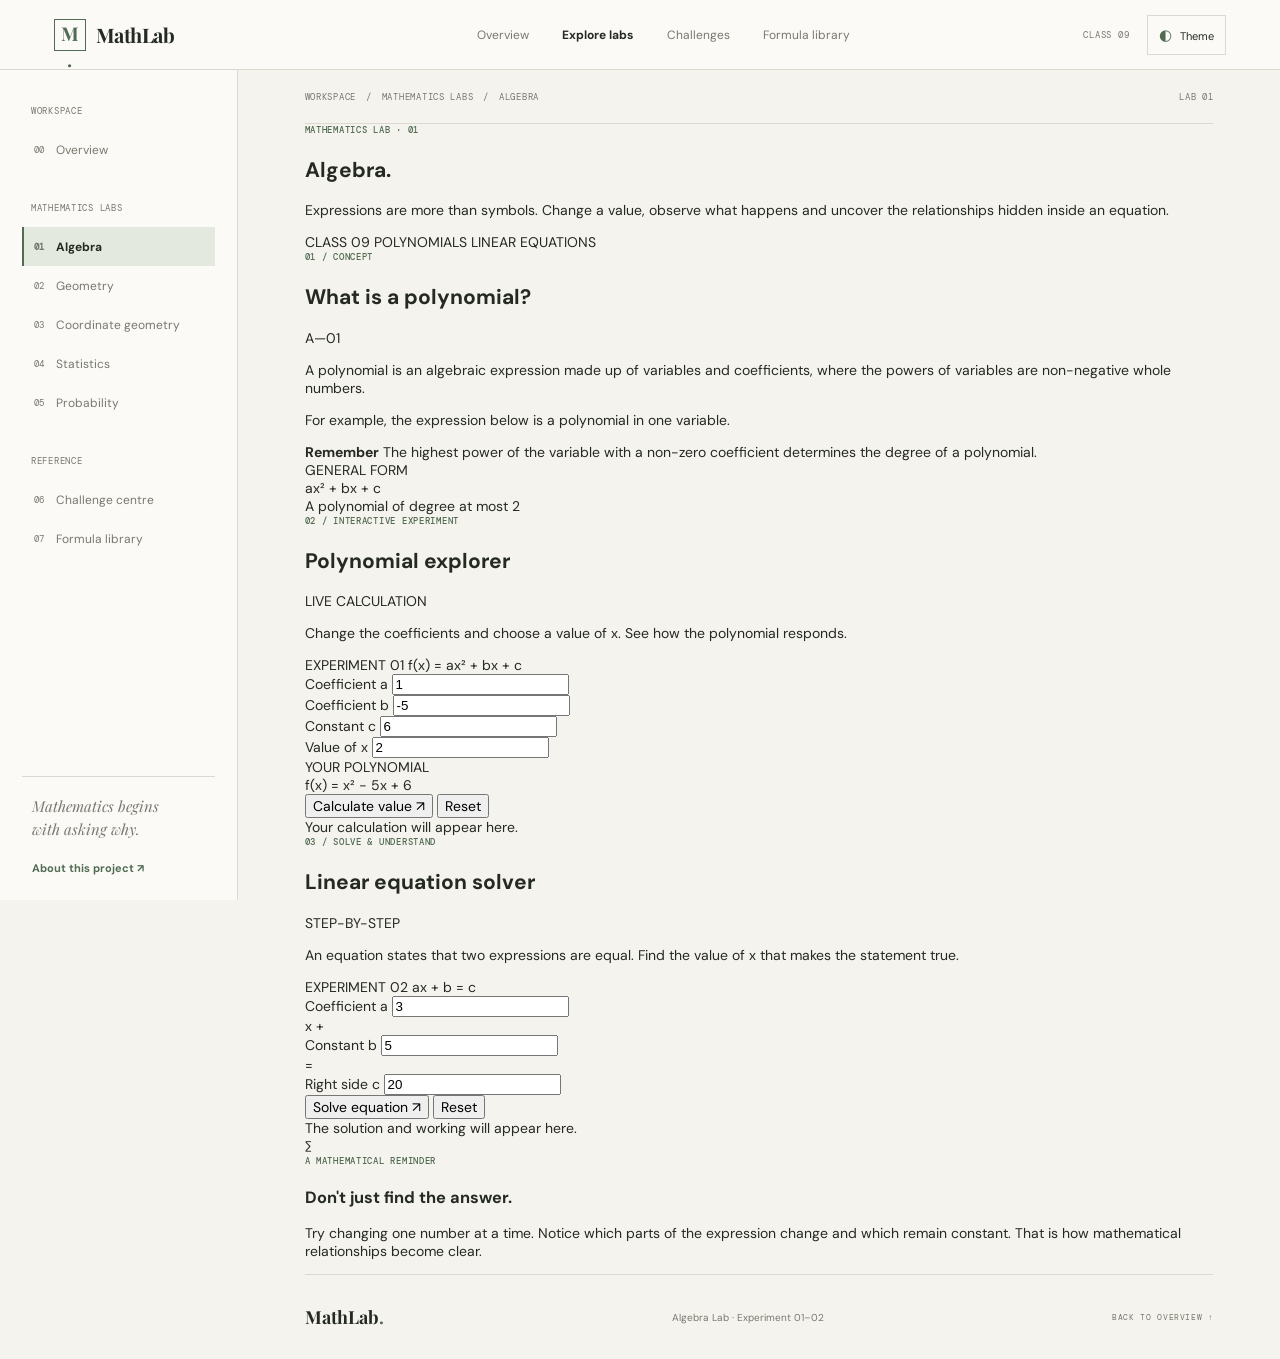
==== pages/algebra.html @ b3805614 "Rename algebra.html to pages/algebra.html" ====
<!DOCTYPE html>
<html lang="en">
<head>
  <meta charset="UTF-8">
  <meta name="viewport" content="width=device-width, initial-scale=1.0">
  <meta name="description" content="Explore polynomials and linear equations in the MathLab Algebra Lab.">
  <title>Algebra Lab — MathLab</title>

  <link rel="preconnect" href="https://fonts.googleapis.com">
  <link rel="preconnect" href="https://fonts.gstatic.com" crossorigin>
  <link href="https://fonts.googleapis.com/css2?family=DM+Mono:wght@400;500&family=DM+Sans:wght@400;500;600;700&family=Playfair+Display:wght@500;600;700&display=swap" rel="stylesheet">

  <link rel="stylesheet" href="../css/main.css">
  <link rel="stylesheet" href="../css/components.css">
  <link rel="stylesheet" href="../css/labs.css">

  <script src="../js/navigation.js" defer></script>
  <script src="../js/algebra.js" defer></script>
</head>

<body>
  <div class="site-shell">

    <header class="topbar">
      <a class="brand" href="../index.html">
        <span class="brand-mark">M<span>.</span></span>
        <span class="brand-name">MathLab</span>
      </a>

      <nav class="top-links" aria-label="Main navigation">
        <a class="top-link" href="../index.html">Overview</a>
        <a class="top-link active" href="algebra.html">Explore labs</a>
        <a class="top-link" href="challenges.html">Challenges</a>
        <a class="top-link" href="formulas.html">Formula library</a>
      </nav>

      <div class="top-actions">
        <span class="edition-label">CLASS 09 </span>
        <button class="theme-toggle" id="themeToggle" type="button"
          aria-label="Switch colour theme">
          <span id="themeIcon">◐</span>
          <span class="theme-text">Theme</span>
        </button>
        <button class="menu-toggle" id="menuToggle" type="button"
          aria-label="Open navigation" aria-expanded="false">Menu</button>
      </div>
    </header>

    <div class="page-layout">

      <aside class="sidebar" id="sidebar">
        <div class="sidebar-heading">WORKSPACE</div>

        <a class="side-link" href="../index.html">
          <span class="side-index">00</span>
          <span>Overview</span>
        </a>

        <div class="sidebar-heading section-gap">MATHEMATICS LABS</div>

        <a class="side-link selected" href="algebra.html">
          <span class="side-index">01</span>
          <span>Algebra</span>
        </a>
        <a class="side-link" href="geometry.html">
          <span class="side-index">02</span>
          <span>Geometry</span>
        </a>
        <a class="side-link" href="coordinates.html">
          <span class="side-index">03</span>
          <span>Coordinate geometry</span>
        </a>
        <a class="side-link" href="statistics.html">
          <span class="side-index">04</span>
          <span>Statistics</span>
        </a>
        <a class="side-link" href="probability.html">
          <span class="side-index">05</span>
          <span>Probability</span>
        </a>

        <div class="sidebar-heading section-gap">REFERENCE</div>

        <a class="side-link" href="challenges.html">
          <span class="side-index">06</span>
          <span>Challenge centre</span>
        </a>
        <a class="side-link" href="formulas.html">
          <span class="side-index">07</span>
          <span>Formula library</span>
        </a>

        <div class="sidebar-bottom">
          <div class="sidebar-note">
            Mathematics begins with asking why.
          </div>
          <a class="about-link" href="about.html">About this project ↗</a>
        </div>
      </aside>

      <main class="main-content">

        <div class="breadcrumb">
          <a href="../index.html">WORKSPACE</a>
          <span>/</span>
          <span>MATHEMATICS LABS</span>
          <span>/</span>
          <span>ALGEBRA</span>
          <span class="breadcrumb-spacer"></span>
          <span>LAB 01</span>
        </div>

        <section class="lab-intro">
          <p class="eyebrow">MATHEMATICS LAB · 01</p>

          <h1>Algebra<span class="heading-period">.</span></h1>

          <p class="lab-lead">
            Expressions are more than symbols. Change a value,
            observe what happens and uncover the relationships
            hidden inside an equation.
          </p>

          <div class="topic-meta">
            <span>CLASS 09</span>
            <span>POLYNOMIALS</span>
            <span>LINEAR EQUATIONS</span>
          </div>
        </section>

        <section class="concept-section">
          <div class="concept-heading">
            <div>
              <p class="eyebrow">01 / CONCEPT</p>
              <h2>What is a polynomial?</h2>
            </div>
            <span class="concept-number">A—01</span>
          </div>

          <div class="concept-layout">
            <div class="concept-text">
              <p>
                A polynomial is an algebraic expression made up of
                variables and coefficients, where the powers of
                variables are non-negative whole numbers.
              </p>

              <p>
                For example, the expression below is a polynomial
                in one variable.
              </p>

              <div class="definition-note">
                <strong>Remember</strong>
                The highest power of the variable with a non-zero
                coefficient determines the degree of a polynomial.
              </div>
            </div>

            <div class="equation-display">
              <span class="equation-label">GENERAL FORM</span>
              <div class="big-equation">ax² + bx + c</div>
              <span class="equation-caption">
                A polynomial of degree at most 2
              </span>
            </div>
          </div>
        </section>

        <section class="tool-section">
          <div class="tool-heading">
            <div>
              <p class="eyebrow">02 / INTERACTIVE EXPERIMENT</p>
              <h2>Polynomial explorer</h2>
            </div>
            <span class="tool-status">LIVE CALCULATION</span>
          </div>

          <p class="tool-description">
            Change the coefficients and choose a value of x.
            See how the polynomial responds.
          </p>

          <div class="calculator-card">

            <div class="calculator-top">
              <span>EXPERIMENT 01</span>
              <span>f(x) = ax² + bx + c</span>
            </div>

            <div class="input-grid">
              <div class="field">
                <label for="coefficientA">Coefficient a</label>
                <input id="coefficientA" type="number" value="1" step="any">
              </div>

              <div class="field">
                <label for="coefficientB">Coefficient b</label>
                <input id="coefficientB" type="number" value="-5" step="any">
              </div>

              <div class="field">
                <label for="coefficientC">Constant c</label>
                <input id="coefficientC" type="number" value="6" step="any">
              </div>

              <div class="field">
                <label for="inputX">Value of x</label>
                <input id="inputX" type="number" value="2" step="any">
              </div>
            </div>

            <div class="equation-preview">
              <span class="preview-label">YOUR POLYNOMIAL</span>
              <div id="polynomialPreview" class="preview-equation">
                f(x) = x² − 5x + 6
              </div>
            </div>

            <div class="calculator-actions">
              <button class="action-button" id="calculatePolynomial">
                Calculate value ↗
              </button>
              <button class="reset-button" id="resetPolynomial">
                Reset
              </button>
            </div>

            <div class="result-area" id="polynomialResult"
              aria-live="polite">
              <span class="result-placeholder">
                Your calculation will appear here.
              </span>
            </div>

          </div>
        </section>

        <section class="tool-section">
          <div class="tool-heading">
            <div>
              <p class="eyebrow">03 / SOLVE & UNDERSTAND</p>
              <h2>Linear equation solver</h2>
            </div>
            <span class="tool-status">STEP-BY-STEP</span>
          </div>

          <p class="tool-description">
            An equation states that two expressions are equal.
            Find the value of x that makes the statement true.
          </p>

          <div class="calculator-card">

            <div class="calculator-top">
              <span>EXPERIMENT 02</span>
              <span>ax + b = c</span>
            </div>

            <div class="equation-input-layout">
              <div class="field">
                <label for="equationA">Coefficient a</label>
                <input id="equationA" type="number" value="3" step="any">
              </div>

              <div class="equation-symbol">x +</div>

              <div class="field">
                <label for="equationB">Constant b</label>
                <input id="equationB" type="number" value="5" step="any">
              </div>

              <div class="equation-symbol">=</div>

              <div class="field">
                <label for="equationC">Right side c</label>
                <input id="equationC" type="number" value="20" step="any">
              </div>
            </div>

            <div class="calculator-actions">
              <button class="action-button" id="solveEquation">
                Solve equation ↗
              </button>
              <button class="reset-button" id="resetEquation">
                Reset
              </button>
            </div>

            <div class="result-area" id="equationResult"
              aria-live="polite">
              <span class="result-placeholder">
                The solution and working will appear here.
              </span>
            </div>

          </div>
        </section>

        <section class="learning-note">
          <div class="note-symbol">∑</div>
          <div>
            <p class="eyebrow">A MATHEMATICAL REMINDER</p>
            <h3>Don't just find the answer.</h3>
            <p>
              Try changing one number at a time. Notice which parts
              of the expression change and which remain constant.
              That is how mathematical relationships become clear.
            </p>
          </div>
        </section>

        <footer class="site-footer">
          <div class="footer-brand">MathLab<span>.</span></div>
          <p>Algebra Lab · Experiment 01–02</p>
          <a class="footer-code" href="../index.html">BACK TO OVERVIEW ↑</a>
        </footer>

      </main>
    </div>
  </div>
</body>
          </html>
---- css/main.css ----
:root {
  color-scheme: light;
  --paper: #f5f3ed;
  --surface: #fbfaf6;
  --surface-alt: #eeece4;
  --ink: #252923;
  --muted: #77796f;
  --line: #dcdad0;
  --accent: #526b54;
  --accent-soft: #e4e9df;
  --sidebar-width: 238px;
  --topbar-height: 70px;
}

html[data-theme="dark"] {
  color-scheme: dark;
  --paper: #1d211e;
  --surface: #252a26;
  --surface-alt: #303630;
  --ink: #eeeee5;
  --muted: #a5aa9e;
  --line: #41483f;
  --accent: #a8c19d;
  --accent-soft: #354236;
}

* {
  box-sizing: border-box;
}

html {
  scroll-behavior: smooth;
}

body {
  margin: 0;
  background: var(--paper);
  color: var(--ink);
  font-family: "DM Sans", sans-serif;
  font-size: 14px;
  transition: background 180ms ease, color 180ms ease;
}

a {
  color: inherit;
  text-decoration: none;
}

button {
  font: inherit;
}

.site-shell {
  min-height: 100vh;
}

.topbar {
  height: var(--topbar-height);
  padding: 0 4.2%;
  display: flex;
  align-items: center;
  justify-content: space-between;
  gap: 25px;
  border-bottom: 1px solid var(--line);
  background: var(--surface);
  position: sticky;
  top: 0;
  z-index: 20;
}

.brand {
  display: flex;
  align-items: center;
  gap: 10px;
  min-width: 190px;
}

.brand-mark {
  width: 32px;
  height: 32px;
  display: grid;
  place-items: center;
  border: 1px solid var(--accent);
  color: var(--accent);
  font-family: "Playfair Display", serif;
  font-size: 19px;
  font-weight: 700;
}

.brand-mark span,
.footer-brand span {
  color: var(--accent);
}

.brand-name {
  font-family: "Playfair Display", serif;
  font-size: 20px;
  font-weight: 700;
  letter-spacing: -0.5px;
}

.top-links {
  display: flex;
  align-items: center;
  gap: clamp(15px, 2.6vw, 38px);
}

.top-link {
  color: var(--muted);
  font-size: 12px;
  transition: color 150ms ease;
}

.top-link:hover,
.top-link.active {
  color: var(--ink);
}

.top-link.active {
  font-weight: 700;
}

.top-actions {
  display: flex;
  align-items: center;
  gap: 18px;
}

.edition-label,
.eyebrow,
.sidebar-heading,
.breadcrumb,
.footnote-rule,
.hero-footnote,
.art-topline,
.art-caption,
.number-label,
.lab-number,
.lab-tag,
.panel-index,
.footer-code {
  font-family: "DM Mono", monospace;
  letter-spacing: 0.08em;
}

.edition-label {
  color: var(--muted);
  font-size: 9px;
}

.theme-toggle,
.menu-toggle {
  border: 1px solid var(--line);
  background: transparent;
  color: var(--ink);
  padding: 9px 11px;
  cursor: pointer;
  font-size: 11px;
}

.theme-toggle:hover,
.menu-toggle:hover {
  border-color: var(--accent);
}

#themeIcon {
  color: var(--accent);
  font-size: 15px;
  margin-right: 5px;
}

.menu-toggle {
  display: none;
}

.page-layout {
  display: grid;
  grid-template-columns: var(--sidebar-width) minmax(0, 1fr);
  max-width: 1600px;
  margin: 0 auto;
}

.sidebar {
  min-height: calc(100vh - var(--topbar-height));
  padding: 35px 22px 24px;
  border-right: 1px solid var(--line);
  background: var(--surface);
  position: sticky;
  top: var(--topbar-height);
  height: calc(100vh - var(--topbar-height));
  display: flex;
  flex-direction: column;
}

.sidebar-heading {
  color: var(--muted);
  font-size: 9px;
  margin: 0 0 13px 9px;
}

.section-gap {
  margin-top: 33px;
}

.side-link {
  min-height: 39px;
  display: flex;
  align-items: center;
  gap: 12px;
  padding: 0 10px;
  color: var(--muted);
  font-size: 12px;
  border-left: 2px solid transparent;
  transition: 150ms ease;
}

.side-link:hover {
  color: var(--ink);
  background: var(--surface-alt);
}

.side-link.selected {
  color: var(--ink);
  background: var(--accent-soft);
  border-left-color: var(--accent);
  font-weight: 700;
}

.side-index {
  color: var(--muted);
  font-family: "DM Mono", monospace;
  font-size: 9px;
}

.sidebar-bottom {
  margin-top: auto;
  padding: 18px 10px 0;
  border-top: 1px solid var(--line);
}

.sidebar-note {
  max-width: 150px;
  color: var(--muted);
  font-family: "Playfair Display", serif;
  font-size: 15px;
  font-style: italic;
  line-height: 1.5;
  margin-bottom: 18px;
}

.about-link {
  color: var(--accent);
  font-size: 11px;
  font-weight: 700;
}

.main-content {
  min-width: 0;
  padding: 0 clamp(25px, 5.2vw, 76px);
}

.breadcrumb {
  min-height: 54px;
  display: flex;
  align-items: center;
  gap: 10px;
  color: var(--muted);
  font-size: 9px;
  border-bottom: 1px solid var(--line);
}

.breadcrumb-slash {
  color: var(--line);
}

.breadcrumb-spacer {
  flex: 1;
}

.live-indicator {
  width: 6px;
  height: 6px;
  border-radius: 50%;
  background: var(--accent);
}

.hero {
  display: grid;
  grid-template-columns: minmax(0, 1.1fr) minmax(280px, 0.9fr);
  gap: clamp(25px, 5vw, 75px);
  align-items: center;
  padding: clamp(48px, 7vw, 90px) 0 60px;
  border-bottom: 1px solid var(--line);
}

.eyebrow {
  color: var(--accent);
  font-size: 9px;
  font-weight: 500;
  margin: 0 0 20px;
}

.hero h1 {
  margin: 0;
  font-family: "Playfair Display", serif;
  font-size: clamp(42px, 5.1vw, 69px);
  font-weight: 500;
  line-height: 1.08;
  letter-spacing: -1.9px;
}

.hero h1 em,
.challenge-panel h2 em {
  color: var(--accent);
  font-weight: 500;
}

.hero-description {
  max-width: 470px;
  margin: 24px 0 0;
  color: var(--muted);
  font-size: 14px;
  line-height: 1.85;
}

.hero-actions {
  display: flex;
  align-items: center;
  flex-wrap: wrap;
  gap: 25px;
  margin-top: 30px;
}

.button {
  display: inline-flex;
  align-items: center;
  gap: 24px;
  padding: 13px 17px;
  font-size: 11px;
  font-weight: 700;
  transition: 150ms ease;
}

.button-primary {
  background: var(--accent);
  color: #fff;
}

html[data-theme="dark"] .button-primary {
  color: #1d211e;
}

.button-primary:hover {
  transform: translateY(-2px);
  filter: brightness(1.08);
}

.text-link {
  color: var(--accent);
  font-size: 11px;
  font-weight: 700;
}

.text-link span {
  margin-left: 6px;
}

.hero-footnote {
  display: flex;
  align-items: center;
  gap: 10px;
  color: var(--muted);
  font-size: 8px;
  margin-top: 46px;
}

.footnote-rule {
  width: 24px;
  height: 1px;
  background: var(--accent);
}

.hero-art {
  padding: 15px 15px 12px;
  border: 1px solid var(--line);
  background: var(--surface);
}

.art-topline,
.art-caption {
  display: flex;
  justify-content: space-between;
  color: var(--muted);
  font-size: 8px;
}

.math-illustration {
  display: block;
  width: 100%;
  margin: 12px auto;
  overflow: visible;
}

.grid-line {
  stroke: var(--line);
  stroke-width: 0.8;
}

.axis-line {
  stroke: var(--muted);
  stroke-width: 1.2;
  fill: none;
}

.curve-line {
  stroke: var(--accent);
  stroke-width: 3;
  stroke-linecap: round;
}

.origin-dot {
  fill: var(--ink);
}

.point-dot {
  fill: var(--accent);
  stroke: var(--surface);
  stroke-width: 3;
}

.guide-line {
  stroke: var(--accent);
  stroke-width: 1;
  stroke-dasharray: 4 4;
  opacity: 0.7;
}

.diagram-label {
  fill: var(--ink);
  font: 12px "DM Mono", monospace;
}

.diagram-small {
  fill: var(--muted);
  font: 10px "DM Mono", monospace;
}

.caption-equation {
  color: var(--accent);
}

.numbers-strip {
  display: grid;
  grid-template-columns: repeat(4, 1fr);
  padding: 24px 0;
  border-bottom: 1px solid var(--line);
}

.number-item {
  min-height: 55px;
  padding: 0 20px;
  border-right: 1px solid var(--line);
  display: flex;
  flex-direction: column;
  justify-content: center;
  gap: 7px;
}

.number-item:first-child {
  padding-left: 0;
}

.number-item:last-child {
  border-right: 0;
}

.number-value {
  font-family: "Playfair Display", serif;
  font-size: 25px;
}

.number-label {
  color: var(--muted);
  font-size: 8px;
}

.number-statement {
  font-family: "Playfair Display", serif;
  font-size: 14px;
  font-style: italic;
}

.learning-section {
  padding: 65px 0 60px;
}

.section-heading {
  display: flex;
  justify-content: space-between;
  align-items: end;
  gap: 25px;
  margin-bottom: 28px;
}

.section-heading .eyebrow {
  margin-bottom: 12px;
}

.section-heading h2,
.feature-panel h2 {
  margin: 0;
  font-family: "Playfair Display", serif;
  font-size: clamp(27px, 3vw, 38px);
  font-weight: 500;
  letter-spacing: -0.6px;
}

.section-intro {
  max-width: 290px;
  margin: 0 0 4px;
  color: var(--muted);
  font-size: 12px;
  line-height: 1.7;
}

.lab-list {
  border-top: 1px solid var(--line);
}

.lab-row {
  display: grid;
  grid-template-columns: 48px minmax(170px, 1fr) minmax(170px, 0.8fr) 25px;
  align-items: center;
  gap: 15px;
  padding: 20px 8px;
  border-bottom: 1px solid var(--line);
  transition: background 150ms ease, padding 150ms ease;
}

.lab-row:hover {
  background: var(--surface);
  padding-left: 15px;
  padding-right: 15px;
}

.lab-number {
  color: var(--accent);
  font-size: 10px;
}

.lab-main h3 {
  margin: 0 0 6px;
  font-family: "Playfair Display", serif;
  font-size: 20px;
  font-weight: 600;
}

.lab-main p {
  margin: 0;
  color: var(--muted);
  font-size: 11px;
  line-height: 1.6;
}

.lab-detail {
  display: flex;
  flex-direction: column;
  gap: 7px;
}

.lab-tag {
  color: var(--muted);
  font-size: 8px;
}

.lab-example {
  color: var(--accent);
  font-family: "DM Mono", monospace;
  font-size: 11px;
}

.lab-arrow {
  color: var(--accent);
  font-size: 18px;
  text-align: right;
}

.lower-grid {
  display: grid;
  grid-template-columns: 1fr 1fr;
  gap: 15px;
  margin: 0 0 65px;
}

.feature-panel {
  position: relative;
  min-height: 250px;
  padding: 28px;
  border: 1px solid var(--line);
  background: var(--surface);
  overflow: hidden;
}

.feature-panel .eyebrow {
  margin-bottom: 20px;
}

.feature-panel h2 {
  font-size: 29px;
  line-height: 1.2;
}

.feature-panel > p:not(.eyebrow) {
  max-width: 330px;
  color: var(--muted);
  font-size: 11px;
  line-height: 1.7;
  margin: 14px 0 20px;
}

.panel-index {
  position: absolute;
  right: 22px;
  bottom: 20px;
  color: var(--muted);
  font-size: 8px;
}

.formula-decoration {
  position: absolute;
  right: 20px;
  bottom: 20px;
  color: var(--accent);
  opacity: 0.13;
  font-family: "Playfair Display", serif;
  font-size: 43px;
  transform: rotate(-9deg);
}

.site-footer {
  min-height: 85px;
  display: flex;
  align-items: center;
  justify-content: space-between;
  gap: 15px;
  border-top: 1px solid var(--line);
  color: var(--muted);
}

.footer-brand {
  color: var(--ink);
  font-family: "Playfair Display", serif;
  font-size: 18px;
  font-weight: 700;
}

.site-footer p {
  font-size: 10px;
}

.footer-code {
  font-size: 8px;
}

@media (max-width: 1050px) {
  :root {
    --sidebar-width: 205px;
  }

  .topbar {
    padding: 0 24px;
  }

  .brand {
    min-width: auto;
  }

  .edition-label {
    display: none;
  }

  .main-content {
    padding: 0 30px;
  }

  .hero {
    gap: 25px;
  }
}

@media (max-width: 760px) {
  :root {
    --topbar-height: 62px;
  }

  .topbar {
    padding: 0 17px;
  }

  .top-links {
    display: none;
  }

  .menu-toggle {
    display: inline-block;
  }

  .theme-text {
    display: none;
  }

  .page-layout {
    display: block;
  }

  .sidebar {
    display: none;
    position: fixed;
    z-index: 30;
    top: var(--topbar-height);
    left: 0;
    width: min(290px, 86vw);
    height: calc(100vh - var(--topbar-height));
    min-height: 0;
    box-shadow: 12px 12px 30px rgba(0, 0, 0, 0.08);
  }

  .sidebar.open {
    display: flex;
  }

  .main-content {
    padding: 0 20px;
  }

  .hero {
    grid-template-columns: 1fr;
    padding: 48px 0 40px;
  }

  .hero-art {
    max-width: 520px;
  }

  .hero-footnote {
    margin-top: 30px;
  }

  .numbers-strip {
    grid-template-columns: 1fr 1fr;
    row-gap: 20px;
  }

  .number-item:nth-child(2) {
    border-right: 0;
  }

  .number-item:nth-child(3) {
    padding-left: 0;
  }

  .section-heading {
    display: block;
  }

  .section-intro {
    margin-top: 12px;
  }

  .lab-row {
    grid-template-columns: 30px minmax(0, 1fr) 20px;
    gap: 10px;
  }

  .lab-detail {
    grid-column: 2;
    grid-row: 2;
    flex-direction: row;
    flex-wrap: wrap;
    gap: 10px;
  }

  .lab-arrow {
    grid-column: 3;
    grid-row: 1 / span 2;
  }

  .lower-grid {
    grid-template-columns: 1fr;
  }

  .site-footer {
    flex-wrap: wrap;
    padding: 20px 0;
  }
}

@media (max-width: 420px) {
  .main-content {
    padding: 0 15px;
  }

  .hero h1 {
    font-size: 43px;
  }

  .breadcrumb {
    font-size: 8px;
  }

  .number-item {
    padding-left: 12px;
    padding-right: 12px;
  }

  .number-statement {
    font-size: 12px;
  }

  .footer-code {
    width: 100%;
  }
}
---- css/components.css ----
/* Shared interface components for all MathLab pages.
   Page-specific lab components will be added later. */

:focus-visible {
  outline: 2px solid var(--accent);
  outline-offset: 4px;
}

::selection {
  background: var(--accent);
  color: #fff;
}

html[data-theme="dark"] ::selection {
  color: #1d211e;
}

button,
a {
  -webkit-tap-highlight-color: transparent;
}

button:focus:not(:focus-visible),
a:focus:not(:focus-visible) {
  outline: none;
}

@media (prefers-reduced-motion: reduce) {
  *,
  *::before,
  *::after {
    scroll-behavior: auto !important;
    transition-duration: 0.01ms !important;
    animation-duration: 0.01ms !important;
    animation-iteration-count: 1 !important;
  }
}
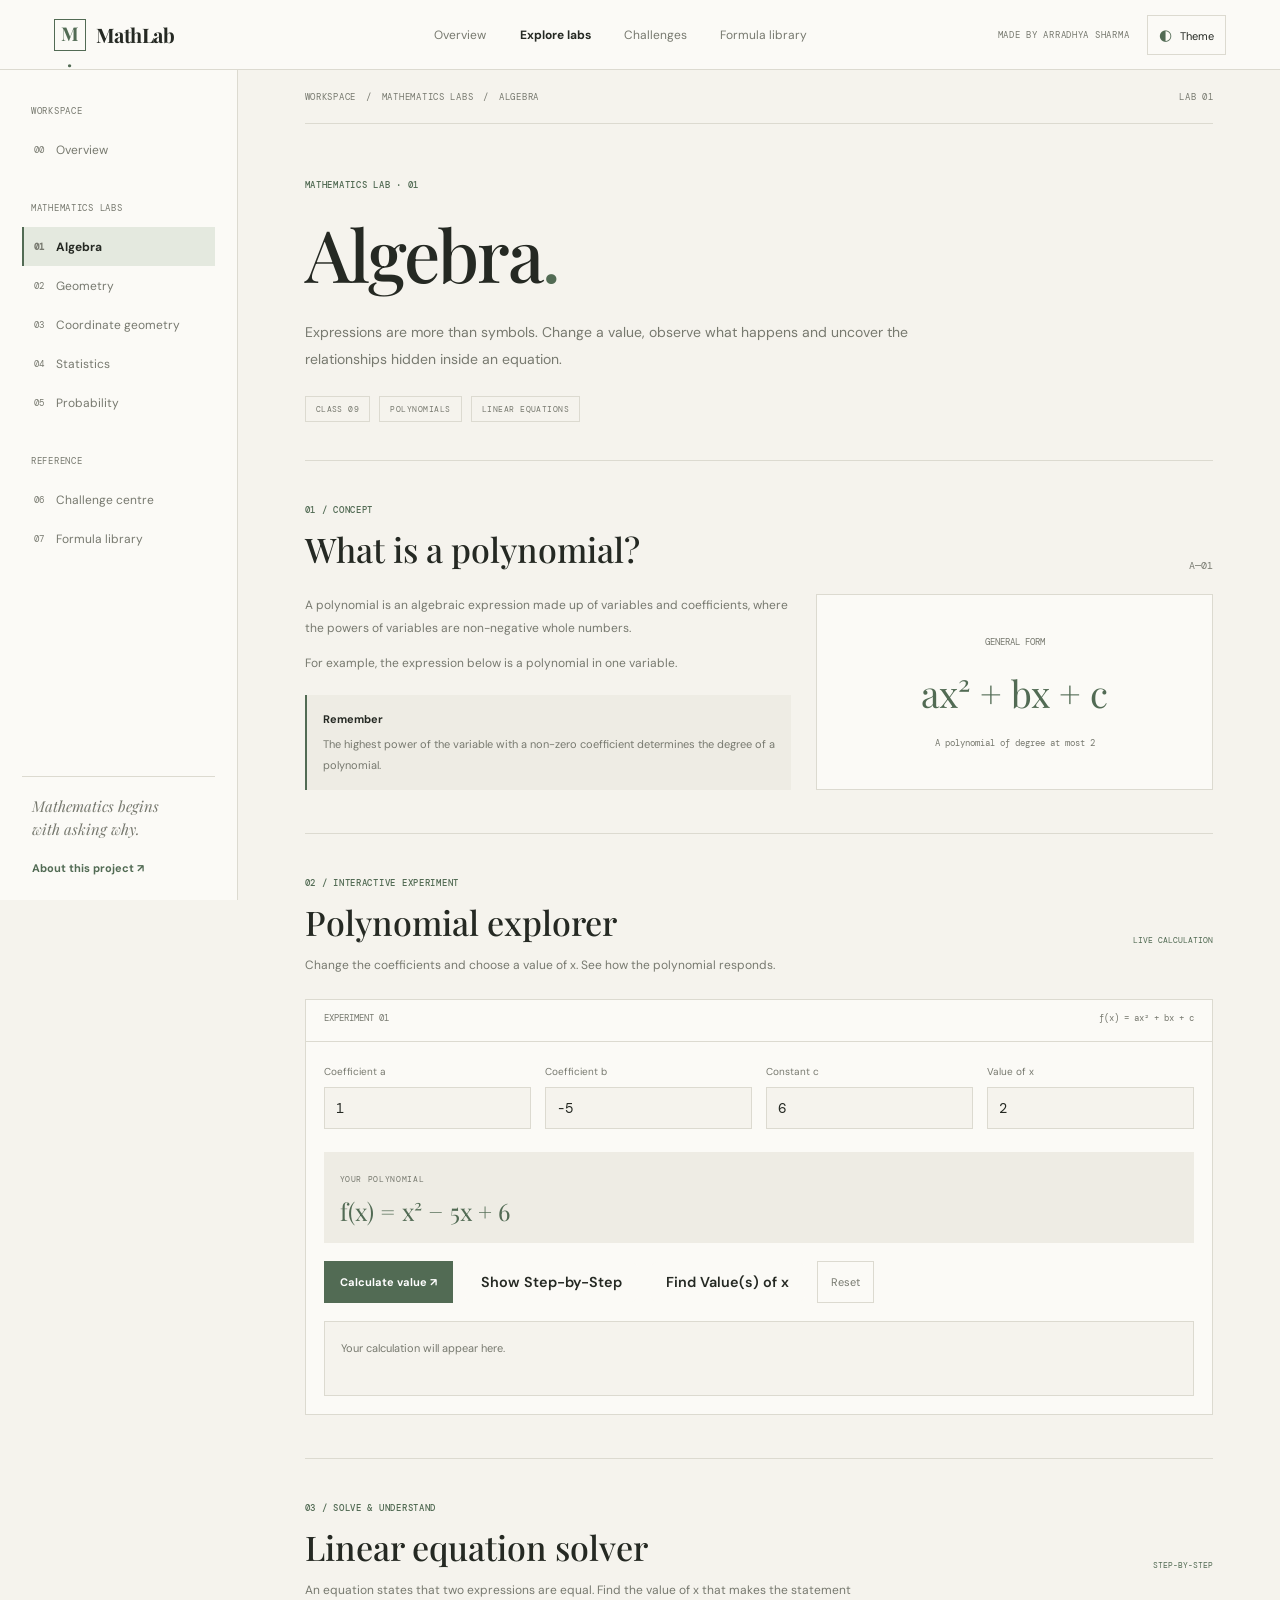
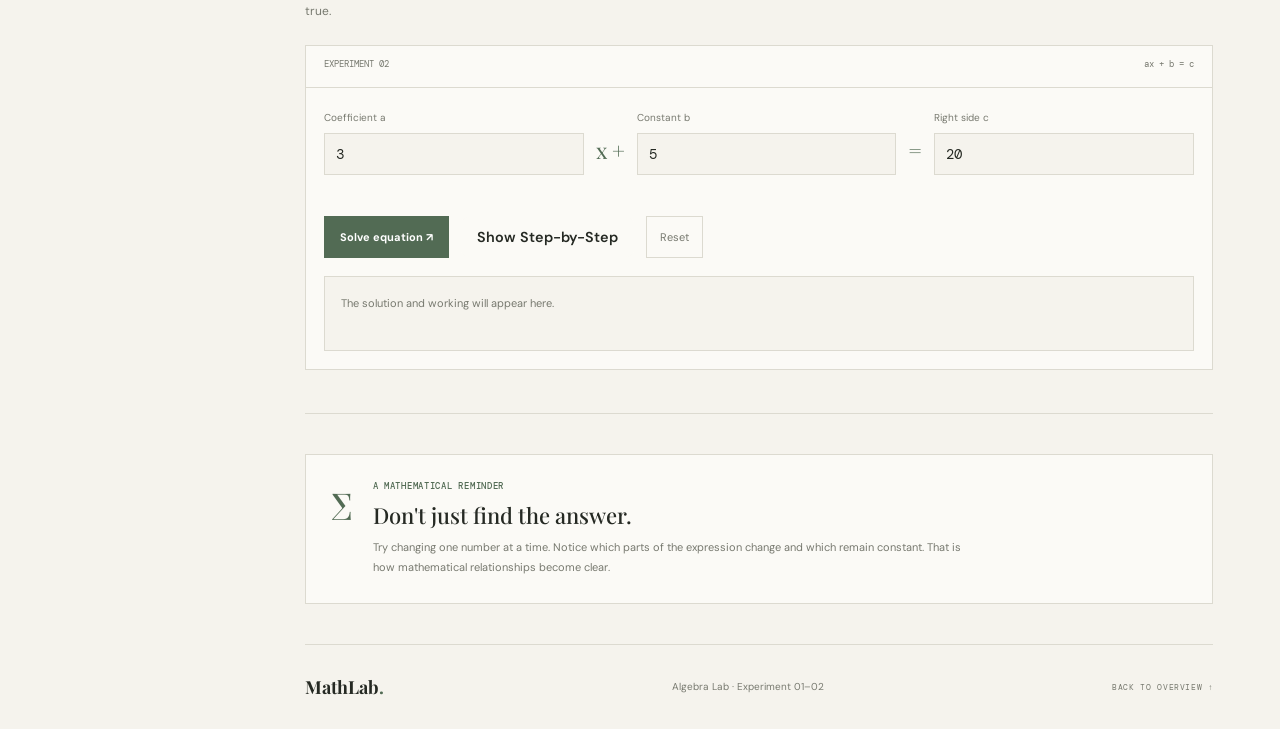
==== commit 7ade285c: "Update algebra.html" ====
--- a/pages/algebra.html
+++ b/pages/algebra.html
@@ -35,7 +35,7 @@
       </nav>
 
       <div class="top-actions">
-        <span class="edition-label">CLASS 09 </span>
+        <span class="edition-label">MADE BY ARRADHYA SHARMA </span>
         <button class="theme-toggle" id="themeToggle" type="button"
           aria-label="Switch colour theme">
           <span id="themeIcon">◐</span>
--- a/css/labs.css
+++ b/css/labs.css
@@ -0,0 +1,562 @@
+/* =================================
+   MATHLAB — SUBJECT LAB COMPONENTS
+================================= */
+
+.lab-intro {
+  padding: 55px 0 38px;
+  border-bottom: 1px solid var(--line);
+}
+
+.lab-intro .eyebrow {
+  margin-bottom: 14px;
+}
+
+.lab-intro h1 {
+  margin: 0;
+  font-family: "Playfair Display", serif;
+  font-size: clamp(48px, 6vw, 72px);
+  font-weight: 500;
+  letter-spacing: -2px;
+}
+
+.heading-period {
+  color: var(--accent);
+}
+
+.lab-lead {
+  max-width: 620px;
+  color: var(--muted);
+  font-size: 14px;
+  line-height: 1.9;
+  margin: 18px 0 24px;
+}
+
+.topic-meta {
+  display: flex;
+  flex-wrap: wrap;
+  gap: 9px;
+}
+
+.topic-meta span {
+  padding: 7px 10px;
+  border: 1px solid var(--line);
+  color: var(--muted);
+  font-family: "DM Mono", monospace;
+  font-size: 8px;
+  letter-spacing: 0.06em;
+}
+
+.concept-section,
+.tool-section {
+  padding: 43px 0;
+  border-bottom: 1px solid var(--line);
+}
+
+.concept-heading,
+.tool-heading {
+  display: flex;
+  align-items: end;
+  justify-content: space-between;
+  gap: 20px;
+  margin-bottom: 22px;
+}
+
+.concept-heading .eyebrow,
+.tool-heading .eyebrow {
+  margin-bottom: 10px;
+}
+
+.concept-heading h2,
+.tool-heading h2 {
+  margin: 0;
+  font-family: "Playfair Display", serif;
+  font-size: clamp(25px, 3vw, 34px);
+  font-weight: 500;
+}
+
+.concept-number {
+  color: var(--muted);
+  font-family: "DM Mono", monospace;
+  font-size: 10px;
+}
+
+.concept-layout {
+  display: grid;
+  grid-template-columns: 1.1fr 0.9fr;
+  gap: 25px;
+}
+
+.concept-text {
+  color: var(--muted);
+  font-size: 12px;
+  line-height: 1.9;
+}
+
+.concept-text p:first-child {
+  margin-top: 0;
+}
+
+.definition-note {
+  margin-top: 20px;
+  padding: 14px 16px;
+  border-left: 2px solid var(--accent);
+  background: var(--surface-alt);
+  font-size: 11px;
+}
+
+.definition-note strong {
+  display: block;
+  color: var(--ink);
+  margin-bottom: 5px;
+}
+
+.equation-display {
+  min-height: 170px;
+  padding: 23px;
+  display: flex;
+  flex-direction: column;
+  justify-content: center;
+  align-items: center;
+  border: 1px solid var(--line);
+  background: var(--surface);
+}
+
+.equation-label,
+.equation-caption {
+  color: var(--muted);
+  font-family: "DM Mono", monospace;
+  font-size: 9px;
+  text-align: center;
+}
+
+.big-equation {
+  margin: 20px 0;
+  color: var(--accent);
+  font-family: "Playfair Display", serif;
+  font-size: clamp(25px, 3.3vw, 37px);
+}
+
+.tool-heading {
+  margin-bottom: 10px;
+}
+
+.tool-status {
+  color: var(--accent);
+  font-family: "DM Mono", monospace;
+  font-size: 8px;
+  white-space: nowrap;
+}
+
+.tool-description {
+  max-width: 570px;
+  color: var(--muted);
+  font-size: 12px;
+  line-height: 1.8;
+  margin: 0 0 22px;
+}
+
+.calculator-card {
+  border: 1px solid var(--line);
+  background: var(--surface);
+}
+
+.calculator-top {
+  min-height: 42px;
+  padding: 12px 18px;
+  display: flex;
+  justify-content: space-between;
+  gap: 15px;
+  border-bottom: 1px solid var(--line);
+  color: var(--muted);
+  font-family: "DM Mono", monospace;
+  font-size: 9px;
+}
+
+.input-grid {
+  display: grid;
+  grid-template-columns: repeat(4, 1fr);
+  gap: 14px;
+  padding: 23px 18px;
+}
+
+.field {
+  min-width: 0;
+}
+
+.field label {
+  display: block;
+  margin-bottom: 9px;
+  color: var(--muted);
+  font-size: 10px;
+}
+
+.field input {
+  width: 100%;
+  min-width: 0;
+  height: 42px;
+  padding: 0 11px;
+  border: 1px solid var(--line);
+  border-radius: 0;
+  outline: none;
+  background: var(--paper);
+  color: var(--ink);
+  font-family: "DM Mono", monospace;
+  font-size: 14px;
+}
+
+.field input:focus {
+  border-color: var(--accent);
+  box-shadow: 0 0 0 2px var(--accent-soft);
+}
+
+.equation-preview {
+  margin: 0 18px;
+  padding: 16px;
+  background: var(--surface-alt);
+}
+
+.preview-label {
+  color: var(--muted);
+  font-family: "DM Mono", monospace;
+  font-size: 8px;
+  letter-spacing: 0.08em;
+}
+
+.preview-equation {
+  margin-top: 9px;
+  color: var(--accent);
+  font-family: "Playfair Display", serif;
+  font-size: 24px;
+  overflow-wrap: anywhere;
+}
+
+.calculator-actions {
+  display: flex;
+  flex-wrap: wrap;
+  align-items: center;
+  gap: 12px;
+  padding: 18px;
+}
+
+.action-button {
+  min-height: 42px;
+  padding: 0 16px;
+  border: 0;
+  background: var(--accent);
+  color: #fff;
+  font-size: 11px;
+  font-weight: 700;
+  cursor: pointer;
+}
+
+html[data-theme="dark"] .action-button {
+  color: #1d211e;
+}
+
+.action-button:hover {
+  filter: brightness(1.1);
+}
+
+.reset-button {
+  min-height: 42px;
+  padding: 0 13px;
+  border: 1px solid var(--line);
+  background: transparent;
+  color: var(--muted);
+  font-size: 11px;
+  cursor: pointer;
+}
+
+.reset-button:hover {
+  border-color: var(--accent);
+  color: var(--ink);
+}
+
+.result-area {
+  min-height: 75px;
+  margin: 0 18px 18px;
+  padding: 16px;
+  border: 1px solid var(--line);
+  background: var(--paper);
+}
+
+.result-placeholder {
+  color: var(--muted);
+  font-size: 11px;
+}
+
+.result-title {
+  margin: 0 0 9px;
+  color: var(--accent);
+  font-family: "DM Mono", monospace;
+  font-size: 10px;
+  letter-spacing: 0.06em;
+}
+
+.result-main {
+  margin: 0 0 9px;
+  color: var(--ink);
+  font-family: "Playfair Display", serif;
+  font-size: 23px;
+}
+
+.result-detail {
+  margin: 0;
+  color: var(--muted);
+  font-size: 11px;
+  line-height: 1.8;
+}
+
+.result-steps {
+  margin: 10px 0 0;
+  padding-left: 20px;
+  color: var(--muted);
+  font-size: 11px;
+  line-height: 1.9;
+}
+
+.equation-input-layout {
+  display: grid;
+  grid-template-columns: minmax(65px, 1fr) auto minmax(65px, 1fr) auto minmax(65px, 1fr);
+  align-items: end;
+  gap: 12px;
+  padding: 23px 18px;
+}
+
+.equation-symbol {
+  padding-bottom: 10px;
+  color: var(--accent);
+  font-family: "Playfair Display", serif;
+  font-size: 22px;
+}
+
+.learning-note {
+  display: flex;
+  gap: 20px;
+  margin: 40px 0;
+  padding: 25px;
+  border: 1px solid var(--line);
+  background: var(--surface);
+}
+
+.note-symbol {
+  color: var(--accent);
+  font-family: "Playfair Display", serif;
+  font-size: 37px;
+}
+
+.learning-note .eyebrow {
+  margin: 0 0 8px;
+}
+
+.learning-note h3 {
+  margin: 0 0 8px;
+  font-family: "Playfair Display", serif;
+  font-size: 22px;
+  font-weight: 500;
+}
+
+.learning-note p:last-child {
+  max-width: 600px;
+  margin: 0;
+  color: var(--muted);
+  font-size: 11px;
+  line-height: 1.8;
+}
+
+@media (max-width: 760px) {
+  .lab-intro {
+    padding-top: 40px;
+  }
+
+  .concept-layout {
+    grid-template-columns: 1fr;
+  }
+
+  .input-grid {
+    grid-template-columns: repeat(2, 1fr);
+  }
+
+  .equation-input-layout {
+    grid-template-columns: minmax(0, 1fr) auto minmax(0, 1fr);
+  }
+
+  .equation-input-layout .field:last-child {
+    grid-column: 1 / 2;
+  }
+
+  .equation-input-layout .equation-symbol:last-of-type {
+    grid-column: 2;
+  }
+
+  .tool-status {
+    font-size: 7px;
+  }
+}
+
+@media (max-width: 420px) {
+  .calculator-top {
+    font-size: 8px;
+  }
+
+  .calculator-actions {
+    align-items: stretch;
+  }
+
+  .action-button,
+  .reset-button {
+    flex: 1;
+  }
+
+  .learning-note {
+    padding: 18px;
+    gap: 12px;
+  }
+}
+
+.step-list {
+  display: flex;
+  flex-direction: column;
+  gap: 14px;
+  padding-left: 24px;
+  margin: 20px 0;
+}
+
+.step-item {
+  padding: 14px;
+  border: 1px solid var(--border);
+  border-radius: 10px;
+  background: var(--surface);
+}
+
+.step-item[hidden] {
+  display: none;
+}
+
+.step-number {
+  display: block;
+  margin-bottom: 7px;
+  font-size: 0.72rem;
+  font-weight: 700;
+  letter-spacing: 1px;
+  color: var(--accent);
+}
+
+.step-content {
+  display: block;
+  line-height: 1.7;
+  overflow-wrap: anywhere;
+}
+
+.step-controls {
+  display: flex;
+  flex-wrap: wrap;
+  gap: 10px;
+  margin: 16px 0;
+}
+
+.step-button {
+  padding: 11px 16px;
+  border: 1px solid var(--border);
+  border-radius: 8px;
+  background: var(--surface);
+  color: var(--text);
+  font: inherit;
+  font-size: 0.9rem;
+  font-weight: 600;
+  cursor: pointer;
+  transition: 0.2s ease;
+}
+
+.step-button:hover {
+  border-color: var(--accent);
+  transform: translateY(-1px);
+}
+
+.step-button:disabled {
+  opacity: 0.55;
+  cursor: not-allowed;
+  transform: none;
+}
+
+.step-button-secondary {
+  background: transparent;
+}
+
+.verification-note {
+  margin-top: 16px;
+  padding: 12px;
+  border-left: 3px solid var(--accent);
+  background: var(--surface);
+  line-height: 1.6;
+  font-size: 0.9rem;
+}
+/* ---------- GEOMETRY LAB ---------- */
+
+.field select {
+  width: 100%;
+  min-height: 44px;
+  padding: 10px 12px;
+  border: 1px solid var(--border);
+  border-radius: 8px;
+  background: var(--surface);
+  color: var(--text);
+  font: inherit;
+}
+
+.field select:focus {
+  outline: 2px solid var(--accent);
+  outline-offset: 2px;
+}
+
+.step-item[hidden],
+#quadSecondField[hidden],
+#quadHeightField[hidden] {
+  display: none;
+}
+
+#angleResult,
+#triangleResult,
+#quadResult {
+  overflow-wrap: anywhere;
+}
+
+@media (max-width: 600px) {
+  .step-controls {
+    flex-direction: column;
+  }
+
+  .step-controls .step-button {
+    width: 100%;
+  }
+}
+/* ---------- GEOMETRY LAB: EXTENDED EXPERIMENTS ---------- */
+
+#quadSecondField[hidden],
+#quadThirdField[hidden],
+#quadFourthField[hidden],
+#quadHeightField[hidden] {
+  display: none !important;
+}
+
+#heronResult,
+#equilateralResult,
+#quadResult {
+  overflow-wrap: anywhere;
+}
+
+#heronResult .step-list,
+#equilateralResult .step-list,
+#quadResult .step-list {
+  padding-left: 22px;
+}
+
+@media (max-width: 600px) {
+  .calculator-actions {
+    flex-wrap: wrap;
+  }
+
+  .calculator-actions button {
+    flex: 1 1 100%;
+  }
+}
